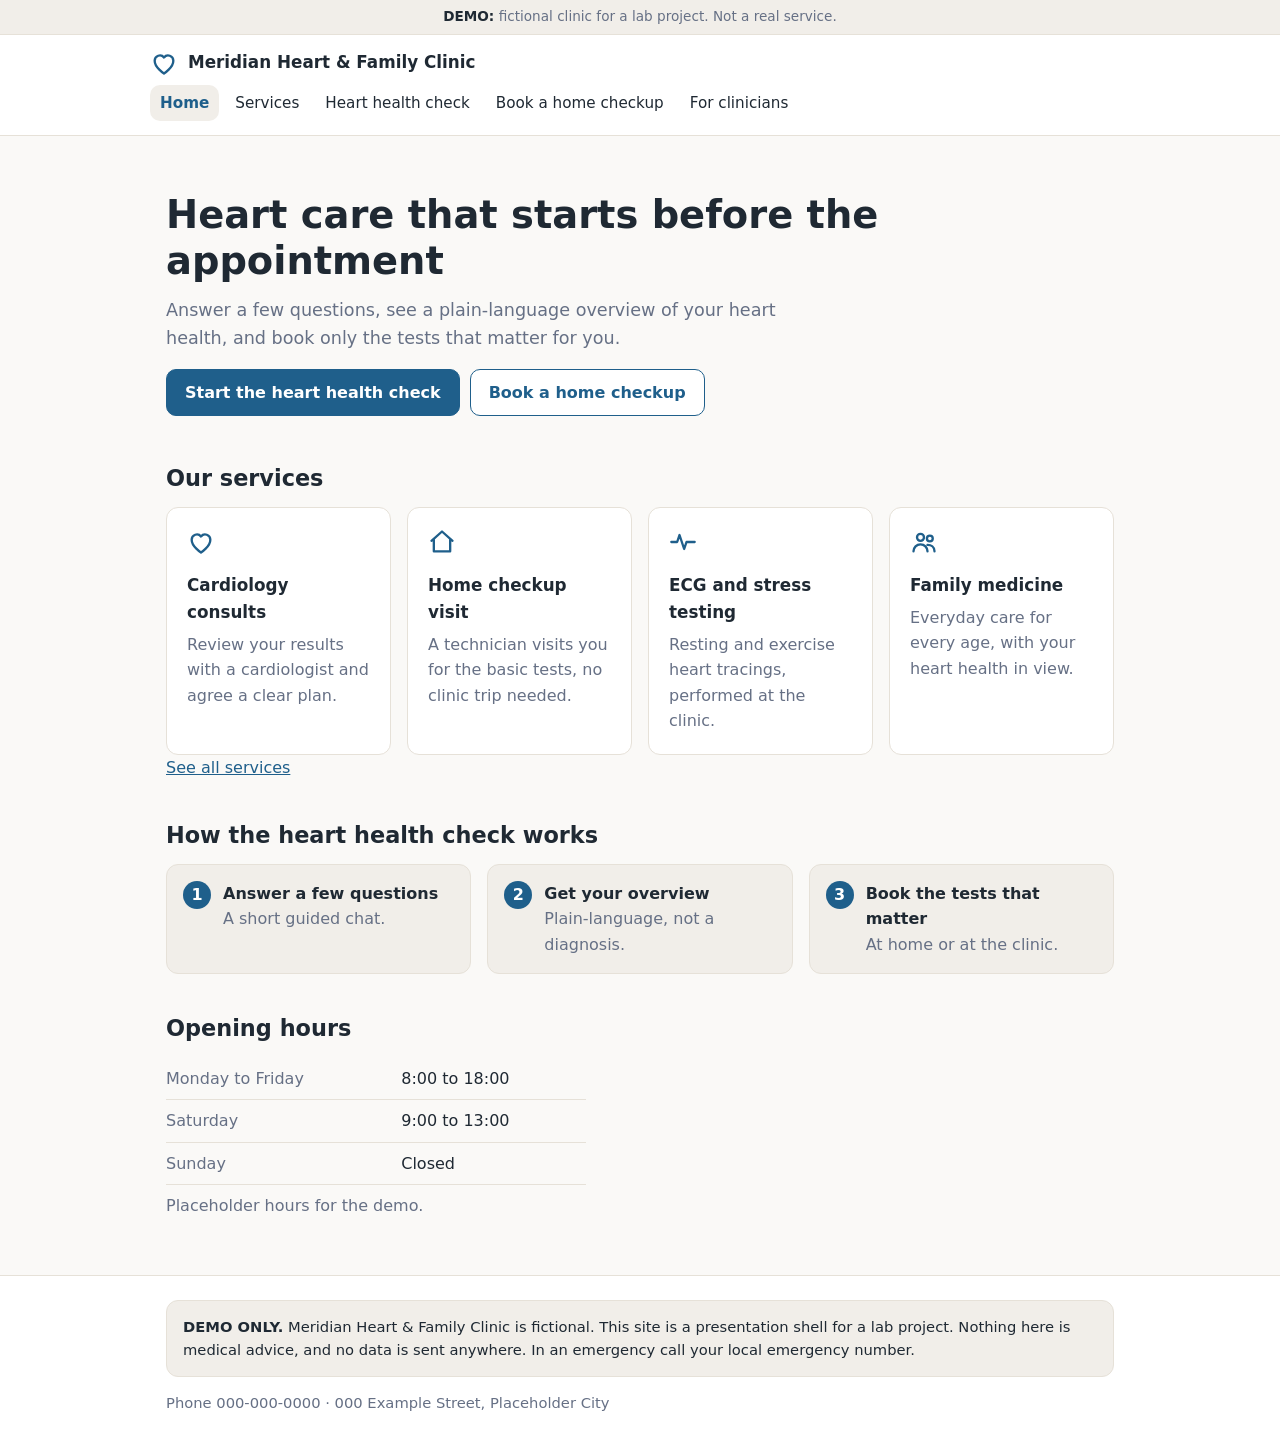
==== clinic/index.html @ 93be62f1 "feat: two-stage home-checkup flow, red-flag screen, plausibility guard, clinician queue, demo clinic" ====
<!doctype html>
<html lang="en">
<head>
<meta charset="utf-8">
<meta name="viewport" content="width=device-width, initial-scale=1">
<title>Meridian Heart &amp; Family Clinic (DEMO)</title>
<meta name="description" content="Fictional demo clinic website showing where a heart health decision-support app could live.">
<link rel="stylesheet" href="styles.css">
<script src="app.js" defer></script>
</head>
<body>
<a class="skip" href="#main">Skip to content</a>
<div class="demo-bar"><strong>DEMO:</strong> fictional clinic for a lab project. Not a real service.</div>
<header class="site">
<div class="wrap head">
<a class="brand" href="index.html"><svg viewBox="0 0 24 24" fill="none" stroke="currentColor" stroke-width="2" stroke-linecap="round" stroke-linejoin="round" aria-hidden="true"><path d="M12 21s-8-5.2-8-11a4.5 4.5 0 0 1 8-2.8A4.5 4.5 0 0 1 20 10c0 5.8-8 11-8 11z"/></svg>Meridian Heart &amp; Family Clinic</a>
<nav aria-label="Main">
<ul>
<li><a href="index.html" aria-current="page">Home</a></li>
<li><a href="services.html">Services</a></li>
<li><a href="heart-check.html">Heart health check</a></li>
<li><a href="book.html">Book a home checkup</a></li>
<li><a href="clinicians.html">For clinicians</a></li>
</ul>
</nav>
</div>
</header>
<main id="main">
<div class="wrap">
<section class="hero">
<h1>Heart care that starts before the appointment</h1>
<p class="lead">Answer a few questions, see a plain-language overview of your heart health, and book only the tests that matter for you.</p>
<div class="actions">
<a class="btn" href="heart-check.html">Start the heart health check</a>
<a class="btn secondary" href="book.html">Book a home checkup</a>
</div>
</section>

<h2>Our services</h2>
<div class="grid">
<article class="card">
<svg viewBox="0 0 24 24" fill="none" stroke="currentColor" stroke-width="2" stroke-linecap="round" stroke-linejoin="round" aria-hidden="true"><path d="M12 21s-8-5.2-8-11a4.5 4.5 0 0 1 8-2.8A4.5 4.5 0 0 1 20 10c0 5.8-8 11-8 11z"/></svg>
<h3>Cardiology consults</h3>
<p>Review your results with a cardiologist and agree a clear plan.</p>
</article>
<article class="card">
<svg viewBox="0 0 24 24" fill="none" stroke="currentColor" stroke-width="2" stroke-linecap="round" stroke-linejoin="round" aria-hidden="true"><path d="M3 11l9-8 9 8"/><path d="M5 10v10h14V10"/></svg>
<h3>Home checkup visit</h3>
<p>A technician visits you for the basic tests, no clinic trip needed.</p>
</article>
<article class="card">
<svg viewBox="0 0 24 24" fill="none" stroke="currentColor" stroke-width="2" stroke-linecap="round" stroke-linejoin="round" aria-hidden="true"><path d="M2 12h5l2-6 4 12 2-6h7"/></svg>
<h3>ECG and stress testing</h3>
<p>Resting and exercise heart tracings, performed at the clinic.</p>
</article>
<article class="card">
<svg viewBox="0 0 24 24" fill="none" stroke="currentColor" stroke-width="2" stroke-linecap="round" stroke-linejoin="round" aria-hidden="true"><circle cx="9" cy="8" r="3"/><circle cx="17" cy="9" r="2.5"/><path d="M3 20c0-3.3 2.7-6 6-6s6 2.7 6 6"/><path d="M15 14.5c3 0 6 1.5 6 5.5"/></svg>
<h3>Family medicine</h3>
<p>Everyday care for every age, with your heart health in view.</p>
</article>
</div>
<p><a href="services.html">See all services</a></p>

<h2>How the heart health check works</h2>
<ol class="steps">
<li><strong>Answer a few questions</strong><br><span class="muted">A short guided chat.</span></li>
<li><strong>Get your overview</strong><br><span class="muted">Plain-language, not a diagnosis.</span></li>
<li><strong>Book the tests that matter</strong><br><span class="muted">At home or at the clinic.</span></li>
</ol>

<h2>Opening hours</h2>
<table class="hours">
<caption class="muted" style="text-align:left;caption-side:bottom;padding-top:8px">Placeholder hours for the demo.</caption>
<tbody>
<tr><th scope="row">Monday to Friday</th><td>8:00 to 18:00</td></tr>
<tr><th scope="row">Saturday</th><td>9:00 to 13:00</td></tr>
<tr><th scope="row">Sunday</th><td>Closed</td></tr>
</tbody>
</table>
</div>
</main>
<footer class="site">
<div class="wrap">
<p class="disclaimer"><strong>DEMO ONLY.</strong> Meridian Heart &amp; Family Clinic is fictional. This site is a presentation shell for a lab project. Nothing here is medical advice, and no data is sent anywhere. In an emergency call your local emergency number.</p>
<p>Phone 000-000-0000 &middot; 000 Example Street, Placeholder City</p>
</div>
</footer>
</body>
</html>
---- clinic/styles.css ----
:root{--bg:#faf9f7;--card:#ffffff;--border:#e6e1d8;--ink:#1f2933;--muted:#667085;--accent:#1f5f8b;--soft:#f1eee9;--green:#2f855a;--amber:#b7791f;--red:#c53030}
*{box-sizing:border-box}
html{-webkit-text-size-adjust:100%}
body{margin:0;background:var(--bg);color:var(--ink);font-family:system-ui,-apple-system,"Segoe UI",Roboto,Helvetica,Arial,sans-serif;line-height:1.6;font-size:16px}
img,svg,iframe{max-width:100%}
a{color:var(--accent)}
a:focus-visible,button:focus-visible,input:focus-visible,select:focus-visible,textarea:focus-visible,summary:focus-visible{outline:3px solid var(--accent);outline-offset:2px}
.skip{position:absolute;left:16px;top:-60px;background:var(--accent);color:#fff;padding:10px 14px;border-radius:10px;z-index:10}
.skip:focus{top:8px}
.wrap{max-width:980px;margin:0 auto;padding:0 16px}
.demo-bar{background:var(--soft);border-bottom:1px solid var(--border);font-size:.85rem;color:var(--muted);text-align:center;padding:6px 16px}
.demo-bar strong{color:var(--ink)}
header.site{background:var(--card);border-bottom:1px solid var(--border)}
.head{display:flex;flex-wrap:wrap;align-items:center;justify-content:space-between;gap:8px 24px;padding:14px 0}
.brand{display:flex;align-items:center;gap:10px;font-weight:700;color:var(--ink);text-decoration:none;font-size:1.05rem}
.brand svg{width:28px;height:28px;color:var(--accent)}
nav ul{list-style:none;margin:0;padding:0;display:flex;flex-wrap:wrap;gap:4px 6px}
nav a{display:inline-block;padding:6px 10px;border-radius:10px;color:var(--ink);text-decoration:none;font-size:.95rem}
nav a:hover{background:var(--soft)}
nav a[aria-current="page"]{background:var(--soft);color:var(--accent);font-weight:600}
main{padding:32px 0 56px}
h1{font-size:clamp(1.7rem,5vw,2.4rem);line-height:1.2;margin:0 0 12px}
h2{font-size:1.4rem;margin:40px 0 14px;line-height:1.3}
h3{font-size:1.05rem;margin:0 0 6px}
p{margin:0 0 12px}
.lead{font-size:1.1rem;color:var(--muted);max-width:640px}
.hero{padding:24px 0 8px}
.btn{display:inline-block;background:var(--accent);color:#fff;border:1px solid var(--accent);border-radius:10px;padding:10px 18px;font:inherit;font-weight:600;text-decoration:none;cursor:pointer}
.btn:hover{background:#184e73}
.btn.secondary{background:var(--card);color:var(--accent)}
.btn.secondary:hover{background:var(--soft)}
.actions{display:flex;flex-wrap:wrap;gap:10px;margin-top:16px}
.grid{display:grid;gap:16px;grid-template-columns:repeat(auto-fit,minmax(220px,1fr))}
.card{background:var(--card);border:1px solid var(--border);border-radius:12px;padding:20px}
.card svg{width:28px;height:28px;color:var(--accent);margin-bottom:8px}
.card p{color:var(--muted);margin:0}
.card p+p{margin-top:8px}
.steps{list-style:none;margin:0;padding:0;display:grid;gap:16px;grid-template-columns:repeat(auto-fit,minmax(200px,1fr));counter-reset:s}
.steps li{background:var(--soft);border:1px solid var(--border);border-radius:12px;padding:16px 16px 16px 56px;position:relative;counter-increment:s}
.steps li::before{content:counter(s);position:absolute;left:16px;top:16px;width:28px;height:28px;border-radius:50%;background:var(--accent);color:#fff;font-weight:700;text-align:center;line-height:28px}
.hours{width:100%;max-width:420px;border-collapse:collapse}
.hours th,.hours td{text-align:left;padding:8px 0;border-bottom:1px solid var(--border);font-weight:400}
.hours th{color:var(--muted)}
.note{background:var(--soft);border:1px solid var(--border);border-left:4px solid var(--amber);border-radius:10px;padding:12px 16px;margin:16px 0}
.note.ok{border-left-color:var(--green)}
.note.err{border-left-color:var(--red);background:#fff}
.app-frame{display:block;width:100%;min-height:820px;height:85vh;border:1px solid var(--border);border-radius:12px;background:var(--card)}
form{background:var(--card);border:1px solid var(--border);border-radius:12px;padding:20px;display:grid;gap:16px}
label{display:block;font-weight:600;margin-bottom:4px}
input[type=text],input[type=tel],input[type=date],select,textarea{width:100%;font:inherit;color:var(--ink);background:#fff;border:1px solid #b9b2a5;border-radius:10px;padding:10px 12px}
.check{display:flex;gap:10px;align-items:flex-start}
.check input{margin-top:5px;width:18px;height:18px;flex:none}
.check label{font-weight:400;margin:0}
.field-error{color:var(--red);font-size:.9rem;margin-top:4px;min-height:0}
.bookings{list-style:none;padding:0;margin:0 0 14px;display:grid;gap:10px}
.bookings li{background:var(--card);border:1px solid var(--border);border-radius:12px;padding:12px 16px}
.bookings small{color:var(--muted)}
.muted{color:var(--muted)}
.nojs{display:block}
.js .nojs{display:none}
footer.site{border-top:1px solid var(--border);background:var(--card);padding:24px 0;color:var(--muted);font-size:.92rem}
.disclaimer{background:var(--soft);border:1px solid var(--border);border-radius:12px;padding:14px 16px;color:var(--ink);margin-bottom:14px}
@media (max-width:600px){main{padding-top:20px}.app-frame{min-height:820px}}
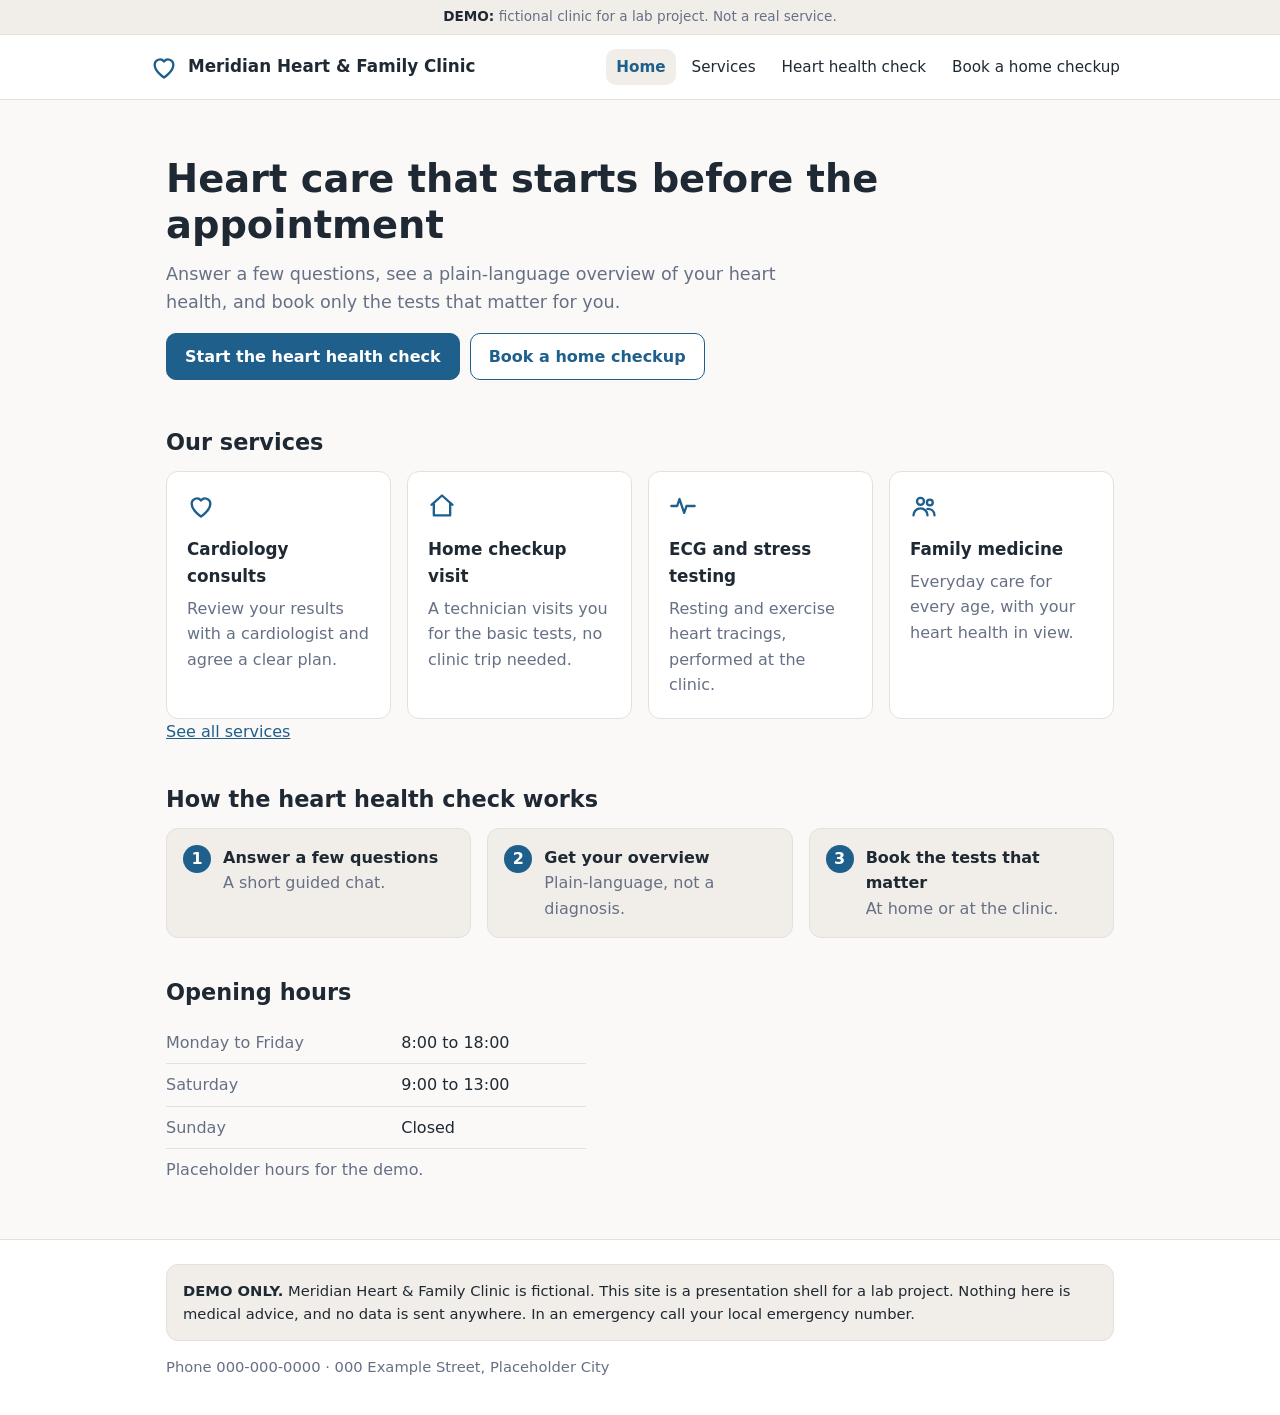
==== commit b5ce15d2: "revert: restore the original system (guided chat, single full analysis); keep only the clinic front-" ====
--- a/clinic/index.html
+++ b/clinic/index.html
@@ -6,6 +6,7 @@
 <title>Meridian Heart &amp; Family Clinic (DEMO)</title>
 <meta name="description" content="Fictional demo clinic website showing where a heart health decision-support app could live.">
 <link rel="stylesheet" href="styles.css">
+<script src="config.js"></script>
 <script src="app.js" defer></script>
 </head>
 <body>
@@ -20,7 +21,6 @@
 <li><a href="services.html">Services</a></li>
 <li><a href="heart-check.html">Heart health check</a></li>
 <li><a href="book.html">Book a home checkup</a></li>
-<li><a href="clinicians.html">For clinicians</a></li>
 </ul>
 </nav>
 </div>
